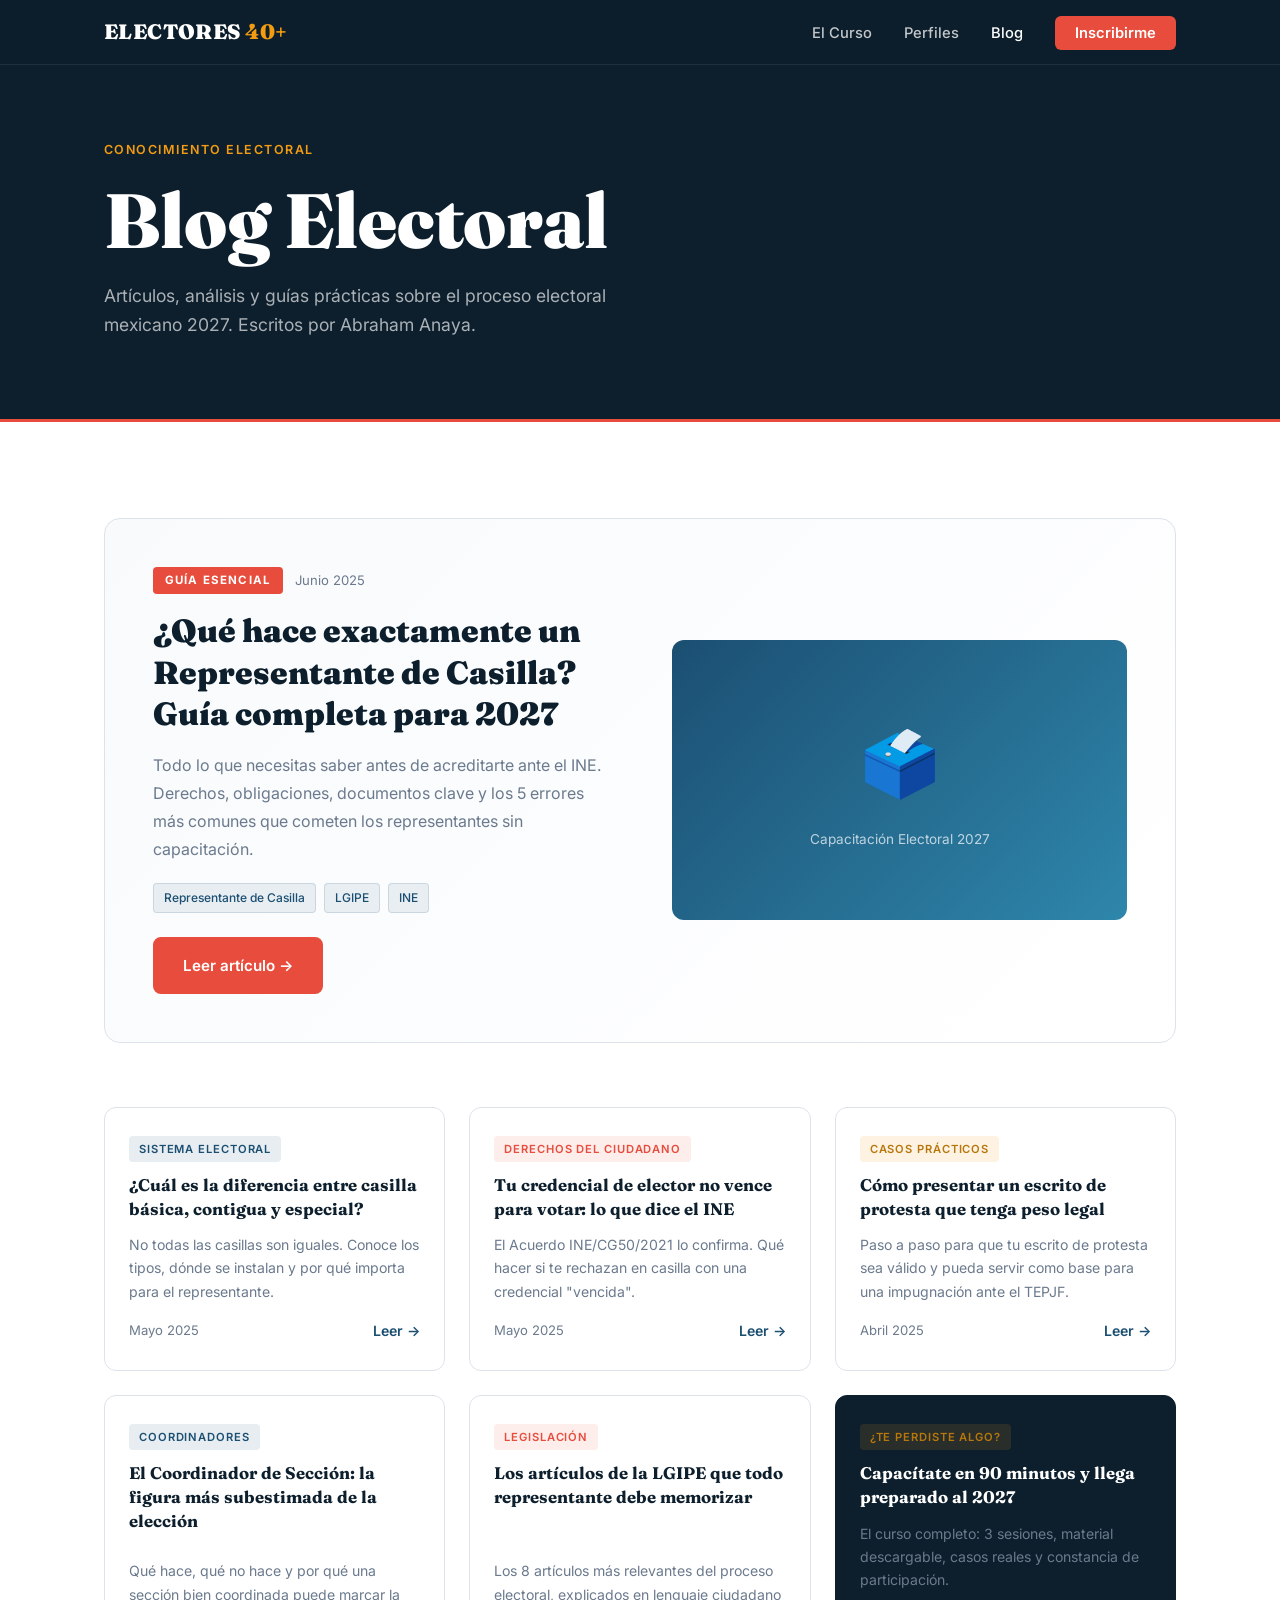
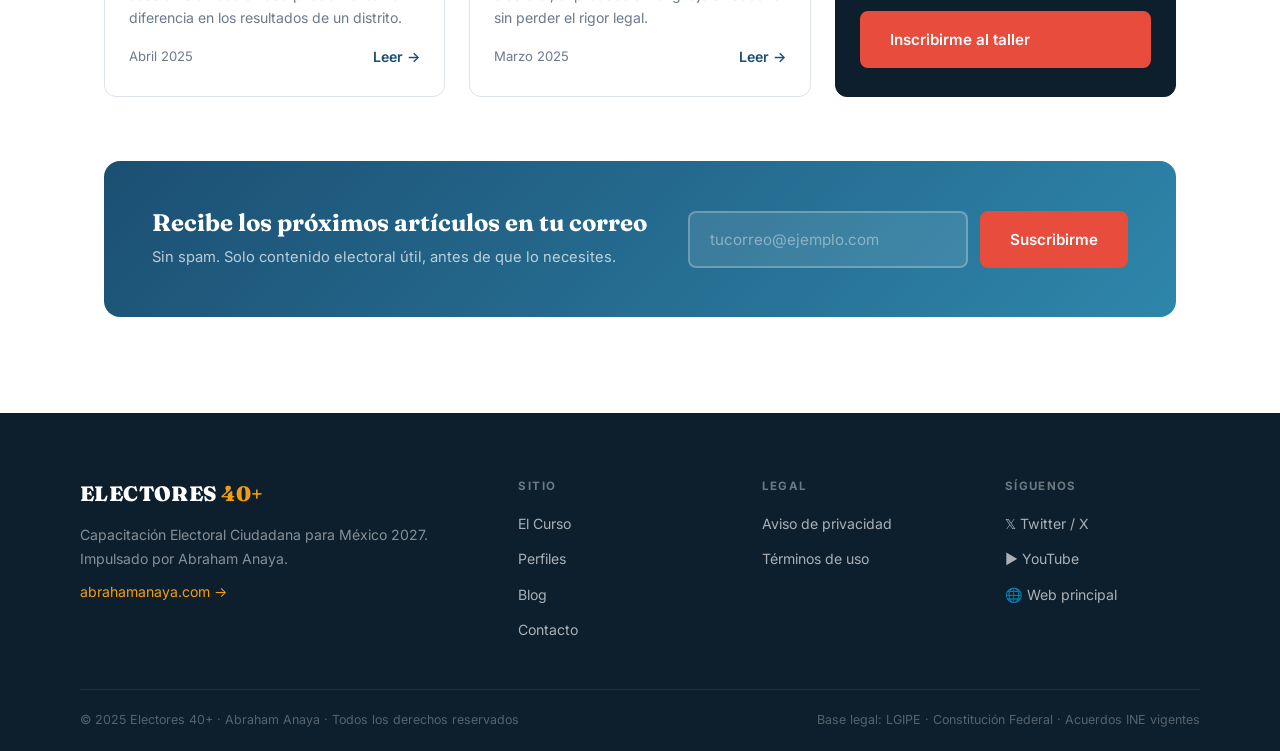
==== blog.html @ f8b51011 "Lanzamiento inicial electores.abrahamanaya.com" ====
<!DOCTYPE html>
<html lang="es">
<head>
  <meta charset="UTF-8" />
  <meta name="viewport" content="width=device-width, initial-scale=1.0" />
  <title>Blog Electoral | Electores 40+</title>
  <meta name="description" content="Artículos sobre el proceso electoral mexicano 2027, derechos del ciudadano y legislación electoral." />
  <link rel="preconnect" href="https://fonts.googleapis.com" />
  <link href="https://fonts.googleapis.com/css2?family=Fraunces:ital,wght@0,700;0,900;1,700&family=Inter:wght@400;500;600&display=swap" rel="stylesheet" />
  <link rel="stylesheet" href="css/style.css" />
  <link rel="stylesheet" href="css/blog.css" />
</head>
<body>

  <nav class="nav">
    <div class="nav-inner">
      <a href="index.html" class="nav-logo">ELECTORES <span>40+</span></a>
      <button class="nav-toggle" aria-label="Menú" onclick="toggleMenu()">☰</button>
      <ul class="nav-links" id="navLinks">
        <li><a href="index.html#curso">El Curso</a></li>
        <li><a href="index.html#perfiles">Perfiles</a></li>
        <li><a href="blog.html" class="active">Blog</a></li>
        <li><a href="index.html#contacto" class="nav-cta">Inscribirme</a></li>
      </ul>
    </div>
  </nav>

  <header class="blog-hero">
    <div class="container">
      <div class="section-label">Conocimiento electoral</div>
      <h1>Blog Electoral</h1>
      <p>Artículos, análisis y guías prácticas sobre el proceso electoral mexicano 2027. Escritos por Abraham Anaya.</p>
    </div>
  </header>

  <section class="section">
    <div class="container">

      <!-- POST DESTACADO -->
      <div class="blog-featured">
        <div class="blog-featured-content">
          <div class="post-meta">
            <span class="post-cat">Guía esencial</span>
            <span class="post-date">Junio 2025</span>
          </div>
          <h2><a href="post.html">¿Qué hace exactamente un Representante de Casilla? Guía completa para 2027</a></h2>
          <p>Todo lo que necesitas saber antes de acreditarte ante el INE. Derechos, obligaciones, documentos clave y los 5 errores más comunes que cometen los representantes sin capacitación.</p>
          <div class="post-tags">
            <span class="tag">Representante de Casilla</span>
            <span class="tag">LGIPE</span>
            <span class="tag">INE</span>
          </div>
          <a href="post.html" class="btn btn-primary">Leer artículo →</a>
        </div>
        <div class="blog-featured-img" aria-hidden="true">
          <div class="feat-img-placeholder">
            <span>🗳️</span>
            <small>Capacitación Electoral 2027</small>
          </div>
        </div>
      </div>

      <!-- GRID DE POSTS -->
      <div class="blog-grid">

        <article class="post-card">
          <div class="post-cat-pill" style="background:rgba(27,79,114,.1);color:#1B4F72">Sistema electoral</div>
          <h3><a href="post.html">¿Cuál es la diferencia entre casilla básica, contigua y especial?</a></h3>
          <p>No todas las casillas son iguales. Conoce los tipos, dónde se instalan y por qué importa para el representante.</p>
          <div class="post-footer">
            <span class="post-date">Mayo 2025</span>
            <a href="post.html" class="post-link">Leer →</a>
          </div>
        </article>

        <article class="post-card">
          <div class="post-cat-pill" style="background:rgba(231,76,60,.1);color:#E74C3C">Derechos del ciudadano</div>
          <h3><a href="post.html">Tu credencial de elector no vence para votar: lo que dice el INE</a></h3>
          <p>El Acuerdo INE/CG50/2021 lo confirma. Qué hacer si te rechazan en casilla con una credencial "vencida".</p>
          <div class="post-footer">
            <span class="post-date">Mayo 2025</span>
            <a href="post.html" class="post-link">Leer →</a>
          </div>
        </article>

        <article class="post-card">
          <div class="post-cat-pill" style="background:rgba(243,156,18,.12);color:#B7770D">Casos prácticos</div>
          <h3><a href="post.html">Cómo presentar un escrito de protesta que tenga peso legal</a></h3>
          <p>Paso a paso para que tu escrito de protesta sea válido y pueda servir como base para una impugnación ante el TEPJF.</p>
          <div class="post-footer">
            <span class="post-date">Abril 2025</span>
            <a href="post.html" class="post-link">Leer →</a>
          </div>
        </article>

        <article class="post-card">
          <div class="post-cat-pill" style="background:rgba(27,79,114,.1);color:#1B4F72">Coordinadores</div>
          <h3><a href="post.html">El Coordinador de Sección: la figura más subestimada de la elección</a></h3>
          <p>Qué hace, qué no hace y por qué una sección bien coordinada puede marcar la diferencia en los resultados de un distrito.</p>
          <div class="post-footer">
            <span class="post-date">Abril 2025</span>
            <a href="post.html" class="post-link">Leer →</a>
          </div>
        </article>

        <article class="post-card">
          <div class="post-cat-pill" style="background:rgba(231,76,60,.1);color:#E74C3C">Legislación</div>
          <h3><a href="post.html">Los artículos de la LGIPE que todo representante debe memorizar</a></h3>
          <p>Los 8 artículos más relevantes del proceso electoral, explicados en lenguaje ciudadano sin perder el rigor legal.</p>
          <div class="post-footer">
            <span class="post-date">Marzo 2025</span>
            <a href="post.html" class="post-link">Leer →</a>
          </div>
        </article>

        <article class="post-card post-card-cta">
          <div class="post-cat-pill" style="background:rgba(243,156,18,.12);color:#B7770D">¿Te perdiste algo?</div>
          <h3>Capacítate en 90 minutos y llega preparado al 2027</h3>
          <p>El curso completo: 3 sesiones, material descargable, casos reales y constancia de participación.</p>
          <a href="index.html#contacto" class="btn btn-primary" style="margin-top:8px">Inscribirme al taller</a>
        </article>

      </div>

      <!-- NEWSLETTER -->
      <div class="newsletter-box">
        <div class="newsletter-text">
          <h3>Recibe los próximos artículos en tu correo</h3>
          <p>Sin spam. Solo contenido electoral útil, antes de que lo necesites.</p>
        </div>
        <div class="newsletter-form">
          <input type="email" placeholder="tucorreo@ejemplo.com" class="email-input" />
          <a href="index.html#contacto" class="btn btn-primary">Suscribirme</a>
        </div>
      </div>

    </div>
  </section>

  <footer class="footer">
    <div class="footer-inner">
      <div class="footer-brand">
        <span class="nav-logo">ELECTORES <span>40+</span></span>
        <p>Capacitación Electoral Ciudadana para México 2027.<br/>Impulsado por Abraham Anaya.</p>
        <a href="https://www.abrahamanaya.com" target="_blank">abrahamanaya.com →</a>
      </div>
      <div class="footer-links">
        <strong>Sitio</strong>
        <a href="index.html#curso">El Curso</a>
        <a href="index.html#perfiles">Perfiles</a>
        <a href="blog.html">Blog</a>
        <a href="index.html#contacto">Contacto</a>
      </div>
      <div class="footer-links">
        <strong>Legal</strong>
        <a href="#">Aviso de privacidad</a>
        <a href="#">Términos de uso</a>
      </div>
      <div class="footer-links">
        <strong>Síguenos</strong>
        <a href="https://twitter.com" target="_blank">𝕏 Twitter / X</a>
        <a href="https://youtube.com" target="_blank">▶ YouTube</a>
        <a href="https://www.abrahamanaya.com" target="_blank">🌐 Web principal</a>
      </div>
    </div>
    <div class="footer-bottom">
      <span>© 2025 Electores 40+ · Abraham Anaya · Todos los derechos reservados</span>
      <span>Base legal: LGIPE · Constitución Federal · Acuerdos INE vigentes</span>
    </div>
  </footer>

  <script src="js/main.js"></script>
</body>
</html>
---- css/style.css ----
/* ===== RESET & BASE ===== */
*, *::before, *::after { box-sizing: border-box; margin: 0; padding: 0; }

:root {
  --brand:   #1B4F72;
  --accent:  #E74C3C;
  --gold:    #F39C12;
  --dark:    #0D1F2D;
  --text:    #2C3E50;
  --muted:   #6B7A8D;
  --light:   #F0F4F8;
  --white:   #FFFFFF;
  --border:  #DDE3EA;
  --radius:  12px;
  --shadow:  0 4px 24px rgba(13,31,45,.10);
  --shadow-lg: 0 12px 48px rgba(13,31,45,.16);
}

html { scroll-behavior: smooth; }

body {
  font-family: 'Inter', system-ui, sans-serif;
  color: var(--text);
  background: var(--white);
  line-height: 1.65;
  font-size: 16px;
}

a { color: inherit; text-decoration: none; }
img { max-width: 100%; display: block; }

/* ===== TYPOGRAPHY ===== */
h1, h2, h3 {
  font-family: 'Fraunces', Georgia, serif;
  line-height: 1.15;
  font-weight: 900;
}
h1 { font-size: clamp(2.6rem, 6vw, 4.8rem); }
h2 { font-size: clamp(2rem, 4vw, 3.2rem); }
h3 { font-size: clamp(1.2rem, 2.5vw, 1.5rem); font-weight: 700; }
h4 { font-size: 1.1rem; font-weight: 600; }

em { font-style: italic; color: var(--accent); }

/* ===== LAYOUT ===== */
.container {
  max-width: 1120px;
  margin: 0 auto;
  padding: 0 24px;
}

.section { padding: 96px 0; }
.section-dark { background: var(--dark); color: var(--white); }
.section-accent { background: var(--brand); color: var(--white); }
.section-legal { background: var(--light); }
.section-contact { background: var(--light); }

.section-label {
  font-size: .78rem;
  font-weight: 600;
  letter-spacing: .12em;
  text-transform: uppercase;
  color: var(--accent);
  margin-bottom: 16px;
}
.section-label.light { color: var(--gold); }

.section-title { margin-bottom: 40px; }
.section-title.light { color: var(--white); }

.section-intro {
  font-size: 1.15rem;
  color: var(--muted);
  max-width: 600px;
  margin-bottom: 48px;
  line-height: 1.75;
}
.section-intro.light { color: rgba(255,255,255,.75); }

/* ===== BUTTONS ===== */
.btn {
  display: inline-flex;
  align-items: center;
  gap: 8px;
  padding: 14px 28px;
  border-radius: 8px;
  font-weight: 600;
  font-size: .95rem;
  cursor: pointer;
  transition: all .2s ease;
  border: 2px solid transparent;
  font-family: 'Inter', sans-serif;
  text-decoration: none;
}
.btn-primary {
  background: var(--accent);
  color: var(--white);
  border-color: var(--accent);
}
.btn-primary:hover { background: #c0392b; border-color: #c0392b; transform: translateY(-1px); box-shadow: 0 6px 20px rgba(231,76,60,.35); }

.btn-ghost {
  background: transparent;
  color: var(--white);
  border-color: rgba(255,255,255,.35);
}
.btn-ghost:hover { border-color: var(--white); background: rgba(255,255,255,.1); }

.btn-outline-white {
  background: transparent;
  color: var(--white);
  border-color: rgba(255,255,255,.5);
}
.btn-outline-white:hover { background: rgba(255,255,255,.15); border-color: var(--white); }

.btn-white {
  background: var(--white);
  color: var(--brand);
  border-color: var(--white);
}
.btn-white:hover { background: var(--light); }

/* ===== NAV ===== */
.nav {
  position: fixed;
  top: 0; left: 0; right: 0;
  z-index: 100;
  background: rgba(13,31,45,.95);
  backdrop-filter: blur(12px);
  border-bottom: 1px solid rgba(255,255,255,.08);
}
.nav-inner {
  max-width: 1120px;
  margin: 0 auto;
  padding: 0 24px;
  height: 64px;
  display: flex;
  align-items: center;
  justify-content: space-between;
}
.nav-logo {
  font-family: 'Fraunces', serif;
  font-weight: 900;
  font-size: 1.3rem;
  color: var(--white);
  letter-spacing: .02em;
}
.nav-logo span { color: var(--gold); }

.nav-links {
  display: flex;
  align-items: center;
  gap: 32px;
  list-style: none;
}
.nav-links a {
  color: rgba(255,255,255,.75);
  font-size: .92rem;
  font-weight: 500;
  transition: color .2s;
}
.nav-links a:hover { color: var(--white); }
.nav-cta {
  background: var(--accent);
  color: var(--white) !important;
  padding: 8px 20px;
  border-radius: 6px;
  font-weight: 600 !important;
}
.nav-cta:hover { background: #c0392b; }

.nav-toggle {
  display: none;
  background: none;
  border: none;
  color: var(--white);
  font-size: 1.5rem;
  cursor: pointer;
}

/* ===== HERO ===== */
.hero {
  background: var(--dark);
  color: var(--white);
  min-height: 100vh;
  display: flex;
  flex-direction: column;
  align-items: center;
  justify-content: center;
  position: relative;
  overflow: hidden;
  padding: 120px 24px 80px;
}

.hero-bg-text {
  position: absolute;
  font-family: 'Fraunces', serif;
  font-weight: 900;
  font-size: clamp(180px, 30vw, 380px);
  color: rgba(255,255,255,.03);
  user-select: none;
  right: -40px;
  bottom: -40px;
  line-height: 1;
  letter-spacing: -.05em;
}

.hero-inner {
  max-width: 820px;
  text-align: center;
  position: relative;
  z-index: 1;
}

.hero-eyebrow {
  display: inline-block;
  font-size: .78rem;
  font-weight: 600;
  letter-spacing: .15em;
  text-transform: uppercase;
  color: var(--gold);
  background: rgba(243,156,18,.12);
  border: 1px solid rgba(243,156,18,.3);
  border-radius: 999px;
  padding: 6px 18px;
  margin-bottom: 32px;
}

.hero-title {
  margin-bottom: 28px;
  color: var(--white);
}

.hero-sub {
  font-size: clamp(1rem, 2vw, 1.2rem);
  color: rgba(255,255,255,.65);
  max-width: 560px;
  margin: 0 auto 40px;
  line-height: 1.75;
}

.hero-actions {
  display: flex;
  gap: 16px;
  justify-content: center;
  flex-wrap: wrap;
  margin-bottom: 64px;
}

.hero-stats {
  display: flex;
  align-items: center;
  justify-content: center;
  gap: 32px;
  flex-wrap: wrap;
  border-top: 1px solid rgba(255,255,255,.1);
  padding-top: 40px;
}
.stat { text-align: center; }
.stat-n {
  display: block;
  font-family: 'Fraunces', serif;
  font-size: 2rem;
  font-weight: 900;
  color: var(--gold);
}
.stat-l { font-size: .8rem; color: rgba(255,255,255,.5); }
.stat-div { width: 1px; height: 48px; background: rgba(255,255,255,.15); }

.hero-scroll {
  position: absolute;
  bottom: 32px;
  left: 50%;
  transform: translateX(-50%);
  color: rgba(255,255,255,.3);
  font-size: 1.4rem;
  animation: bounce 2s infinite;
}
@keyframes bounce { 0%,100% { transform: translateX(-50%) translateY(0); } 50% { transform: translateX(-50%) translateY(8px); } }

/* ===== FACILITADOR BAND ===== */
.facilitador-band {
  background: var(--brand);
  padding: 20px 24px;
}
.band-inner {
  max-width: 1120px;
  margin: 0 auto;
  display: flex;
  align-items: center;
  gap: 20px;
  flex-wrap: wrap;
}
.band-avatar {
  width: 48px; height: 48px;
  border-radius: 50%;
  background: var(--gold);
  color: var(--dark);
  display: flex; align-items: center; justify-content: center;
  font-weight: 700; font-size: .9rem;
  flex-shrink: 0;
}
.band-text {
  display: flex; flex-direction: column;
  flex: 1;
}
.band-text strong { color: var(--white); font-size: .95rem; }
.band-text span { color: rgba(255,255,255,.65); font-size: .82rem; }
.band-text a { color: var(--gold); }
.band-social { display: flex; gap: 10px; flex-wrap: wrap; }
.social-pill {
  font-size: .78rem;
  font-weight: 600;
  padding: 5px 14px;
  border-radius: 999px;
  background: rgba(255,255,255,.12);
  color: var(--white);
  border: 1px solid rgba(255,255,255,.2);
  transition: background .2s;
}
.social-pill:hover { background: rgba(255,255,255,.2); }
.social-pill.yt { background: rgba(231,76,60,.25); border-color: rgba(231,76,60,.4); }

/* ===== PERFILES ===== */
.perfiles-grid {
  display: grid;
  grid-template-columns: repeat(3, 1fr);
  gap: 24px;
  margin-bottom: 32px;
}
.perfil-card {
  border: 1.5px solid var(--border);
  border-radius: var(--radius);
  padding: 36px 28px;
  position: relative;
  transition: box-shadow .25s, transform .25s;
  background: var(--white);
}
.perfil-card:hover { box-shadow: var(--shadow-lg); transform: translateY(-4px); }
.perfil-featured {
  border-color: var(--accent);
  box-shadow: 0 0 0 3px rgba(231,76,60,.12);
}
.perfil-badge {
  position: absolute;
  top: -13px; left: 50%;
  transform: translateX(-50%);
  background: var(--accent);
  color: var(--white);
  font-size: .72rem;
  font-weight: 700;
  letter-spacing: .08em;
  text-transform: uppercase;
  padding: 4px 14px;
  border-radius: 999px;
}
.perfil-icon {
  width: 52px; height: 52px;
  border-radius: 12px;
  display: flex; align-items: center; justify-content: center;
  font-size: 1.5rem;
  margin-bottom: 20px;
}
.perfil-card h3 { margin-bottom: 14px; color: var(--dark); }
.perfil-card p { color: var(--muted); font-size: .92rem; margin-bottom: 20px; }
.perfil-base {
  font-size: .74rem;
  color: var(--brand);
  font-weight: 600;
  letter-spacing: .05em;
  background: rgba(27,79,114,.08);
  padding: 4px 10px;
  border-radius: 4px;
  display: inline-block;
}
.perfiles-note {
  text-align: center;
  color: var(--muted);
  font-size: .88rem;
  border-top: 1px solid var(--border);
  padding-top: 24px;
}

/* ===== SESIONES ===== */
.sesiones-list { display: flex; flex-direction: column; gap: 2px; margin-top: 8px; }
.sesion-item {
  display: grid;
  grid-template-columns: 80px 1fr 100px;
  gap: 32px;
  align-items: start;
  background: rgba(255,255,255,.04);
  border: 1px solid rgba(255,255,255,.08);
  border-radius: var(--radius);
  padding: 36px 40px;
  transition: background .2s;
}
.sesion-item:hover { background: rgba(255,255,255,.07); }
.sesion-num {
  font-family: 'Fraunces', serif;
  font-size: 3rem;
  font-weight: 900;
  color: var(--gold);
  line-height: 1;
  opacity: .7;
}
.sesion-tag {
  font-size: .72rem;
  font-weight: 600;
  letter-spacing: .1em;
  text-transform: uppercase;
  color: var(--gold);
  margin-bottom: 12px;
}
.sesion-body h3 { color: var(--white); margin-bottom: 12px; }
.sesion-body p { color: rgba(255,255,255,.6); font-size: .92rem; margin-bottom: 20px; }
.sesion-items {
  display: flex;
  flex-wrap: wrap;
  gap: 8px;
}
.sesion-items span {
  font-size: .78rem;
  color: rgba(255,255,255,.55);
  background: rgba(255,255,255,.06);
  border: 1px solid rgba(255,255,255,.1);
  padding: 4px 10px;
  border-radius: 4px;
}
.sesion-dur {
  font-family: 'Fraunces', serif;
  font-size: 1.4rem;
  font-weight: 700;
  color: rgba(255,255,255,.3);
  text-align: right;
  padding-top: 4px;
  white-space: nowrap;
}

/* ===== MATERIAL ===== */
.material-grid {
  display: grid;
  grid-template-columns: repeat(3, 1fr);
  gap: 20px;
}
.material-item {
  border: 1.5px solid var(--border);
  border-radius: var(--radius);
  padding: 28px 24px;
  background: var(--white);
  transition: box-shadow .2s;
}
.material-item:hover { box-shadow: var(--shadow); }
.material-icon { font-size: 2rem; margin-bottom: 14px; }
.material-item h4 { margin-bottom: 10px; color: var(--dark); }
.material-item p { color: var(--muted); font-size: .88rem; line-height: 1.6; margin-bottom: 16px; }
.material-tag {
  font-size: .7rem;
  font-weight: 700;
  letter-spacing: .08em;
  text-transform: uppercase;
  padding: 4px 10px;
  border-radius: 4px;
  display: inline-block;
}
.material-tag.free { background: rgba(39,174,96,.1); color: #27AE60; }
.material-tag.premium { background: rgba(27,79,114,.1); color: var(--brand); }
.material-tag.special { background: rgba(243,156,18,.12); color: #B7770D; }

/* ===== ORGANIZACIONES ===== */
.org-grid {
  display: grid;
  grid-template-columns: repeat(3, 1fr);
  gap: 20px;
  margin-top: 16px;
}
.org-card {
  border: 1.5px solid rgba(255,255,255,.18);
  border-radius: var(--radius);
  padding: 32px 28px;
  display: flex;
  flex-direction: column;
  gap: 16px;
  position: relative;
}
.org-card-featured {
  border-color: var(--gold);
  background: rgba(255,255,255,.06);
}
.org-badge {
  position: absolute;
  top: -13px; left: 50%;
  transform: translateX(-50%);
  background: var(--gold);
  color: var(--dark);
  font-size: .7rem;
  font-weight: 700;
  letter-spacing: .08em;
  text-transform: uppercase;
  padding: 4px 14px;
  border-radius: 999px;
}
.org-card h4 { color: var(--white); font-size: 1.15rem; }
.org-card p { color: rgba(255,255,255,.65); font-size: .88rem; flex: 1; }

/* ===== LEGAL ===== */
.legal-inner {
  display: grid;
  grid-template-columns: 1fr 1fr;
  gap: 80px;
  align-items: start;
}
.legal-text h2 { margin-bottom: 20px; }
.legal-text p { color: var(--muted); line-height: 1.75; }
.legal-refs { display: flex; flex-direction: column; gap: 24px; }
.legal-ref {
  display: flex;
  gap: 20px;
  align-items: start;
  padding-bottom: 24px;
  border-bottom: 1px solid var(--border);
}
.legal-ref:last-child { border-bottom: none; }
.ref-num {
  font-family: 'Fraunces', serif;
  font-size: 1.4rem;
  font-weight: 900;
  color: var(--accent);
  opacity: .4;
  min-width: 36px;
  line-height: 1;
  margin-top: 2px;
}
.legal-ref strong { display: block; color: var(--dark); margin-bottom: 4px; }
.legal-ref span { font-size: .88rem; color: var(--muted); }

/* ===== CONTACTO ===== */
.contact-options {
  display: grid;
  grid-template-columns: 1fr 1fr;
  gap: 24px;
  max-width: 720px;
  margin: 0 auto 32px;
}
.contact-card {
  border: 1.5px solid var(--border);
  border-radius: var(--radius);
  padding: 36px 32px;
  display: flex;
  flex-direction: column;
  gap: 14px;
  background: var(--white);
  transition: box-shadow .2s, transform .2s;
  text-align: center;
}
.contact-card:hover { box-shadow: var(--shadow-lg); transform: translateY(-3px); }
.contact-icon { font-size: 2.4rem; }
.contact-card h4 { color: var(--dark); }
.contact-card p { color: var(--muted); font-size: .9rem; }
.contact-note {
  text-align: center;
  color: var(--muted);
  font-size: .85rem;
  padding: 16px;
  background: rgba(27,79,114,.06);
  border-radius: 8px;
  max-width: 520px;
  margin: 0 auto;
  border: 1px solid rgba(27,79,114,.12);
}

/* ===== FOOTER ===== */
.footer {
  background: var(--dark);
  color: var(--white);
  padding: 64px 24px 0;
}
.footer-inner {
  max-width: 1120px;
  margin: 0 auto;
  display: grid;
  grid-template-columns: 2fr 1fr 1fr 1fr;
  gap: 48px;
  padding-bottom: 48px;
  border-bottom: 1px solid rgba(255,255,255,.08);
}
.footer-brand p { color: rgba(255,255,255,.5); font-size: .88rem; margin: 12px 0 8px; line-height: 1.65; }
.footer-brand a { color: var(--gold); font-size: .88rem; }
.footer-links {
  display: flex;
  flex-direction: column;
  gap: 12px;
}
.footer-links strong { color: rgba(255,255,255,.4); font-size: .72rem; letter-spacing: .12em; text-transform: uppercase; margin-bottom: 4px; }
.footer-links a { color: rgba(255,255,255,.65); font-size: .88rem; transition: color .2s; }
.footer-links a:hover { color: var(--white); }
.footer-bottom {
  max-width: 1120px;
  margin: 0 auto;
  padding: 20px 0;
  display: flex;
  justify-content: space-between;
  flex-wrap: wrap;
  gap: 8px;
}
.footer-bottom span { font-size: .78rem; color: rgba(255,255,255,.3); }

/* ===== RESPONSIVE ===== */
@media (max-width: 900px) {
  .perfiles-grid { grid-template-columns: 1fr; max-width: 480px; margin-left: auto; margin-right: auto; }
  .material-grid { grid-template-columns: 1fr 1fr; }
  .org-grid { grid-template-columns: 1fr; max-width: 400px; margin-left: auto; margin-right: auto; }
  .legal-inner { grid-template-columns: 1fr; gap: 48px; }
  .contact-options { grid-template-columns: 1fr; max-width: 400px; }
  .footer-inner { grid-template-columns: 1fr 1fr; }
  .sesion-item { grid-template-columns: 60px 1fr; }
  .sesion-dur { display: none; }
}

@media (max-width: 640px) {
  .section { padding: 64px 0; }
  .nav-links { display: none; flex-direction: column; position: absolute; top: 64px; left: 0; right: 0; background: var(--dark); padding: 24px; gap: 20px; border-bottom: 1px solid rgba(255,255,255,.1); }
  .nav-links.open { display: flex; }
  .nav-toggle { display: block; }
  .hero-stats { gap: 20px; }
  .stat-div { display: none; }
  .material-grid { grid-template-columns: 1fr; }
  .sesion-item { grid-template-columns: 1fr; padding: 24px; }
  .sesion-num { font-size: 2rem; }
  .footer-inner { grid-template-columns: 1fr; gap: 32px; }
  .band-inner { flex-direction: column; align-items: flex-start; }
}
---- css/blog.css ----
/* ===== BLOG STYLES ===== */

.blog-hero {
  background: var(--dark);
  color: var(--white);
  padding: 140px 24px 80px;
  border-bottom: 3px solid var(--accent);
}
.blog-hero h1 { color: var(--white); margin: 12px 0 16px; }
.blog-hero p { color: rgba(255,255,255,.65); font-size: 1.1rem; max-width: 560px; }
.blog-hero .section-label { color: var(--gold); }

/* FEATURED POST */
.blog-featured {
  display: grid;
  grid-template-columns: 1fr 1fr;
  gap: 64px;
  align-items: center;
  border: 1.5px solid var(--border);
  border-radius: 16px;
  padding: 48px;
  margin-bottom: 64px;
  background: linear-gradient(135deg, #F8FAFC 0%, var(--white) 100%);
}
.post-meta {
  display: flex;
  align-items: center;
  gap: 12px;
  margin-bottom: 16px;
}
.post-cat {
  font-size: .72rem;
  font-weight: 700;
  letter-spacing: .1em;
  text-transform: uppercase;
  background: var(--accent);
  color: var(--white);
  padding: 4px 12px;
  border-radius: 4px;
}
.post-date { font-size: .82rem; color: var(--muted); }

.blog-featured h2 {
  font-size: clamp(1.4rem, 3vw, 2rem);
  margin-bottom: 16px;
  line-height: 1.3;
}
.blog-featured h2 a { color: var(--dark); }
.blog-featured h2 a:hover { color: var(--brand); }
.blog-featured p { color: var(--muted); line-height: 1.75; margin-bottom: 20px; }
.post-tags { display: flex; gap: 8px; flex-wrap: wrap; margin-bottom: 24px; }
.tag {
  font-size: .75rem;
  font-weight: 500;
  background: rgba(27,79,114,.08);
  color: var(--brand);
  padding: 4px 10px;
  border-radius: 4px;
  border: 1px solid rgba(27,79,114,.15);
}

.blog-featured-img { }
.feat-img-placeholder {
  background: linear-gradient(135deg, var(--brand) 0%, #2E86AB 100%);
  border-radius: 12px;
  height: 280px;
  display: flex;
  flex-direction: column;
  align-items: center;
  justify-content: center;
  gap: 12px;
}
.feat-img-placeholder span { font-size: 4rem; }
.feat-img-placeholder small { color: rgba(255,255,255,.7); font-size: .85rem; }

/* BLOG GRID */
.blog-grid {
  display: grid;
  grid-template-columns: repeat(3, 1fr);
  gap: 24px;
  margin-bottom: 64px;
}
.post-card {
  border: 1.5px solid var(--border);
  border-radius: var(--radius);
  padding: 28px 24px;
  background: var(--white);
  display: flex;
  flex-direction: column;
  gap: 12px;
  transition: box-shadow .2s, transform .2s;
}
.post-card:hover { box-shadow: var(--shadow); transform: translateY(-2px); }
.post-card-cta {
  background: var(--dark);
  border-color: var(--dark);
}
.post-card-cta h3 { color: var(--white); }
.post-card-cta p { color: rgba(255,255,255,.6); }

.post-cat-pill {
  display: inline-block;
  font-size: .7rem;
  font-weight: 600;
  letter-spacing: .08em;
  text-transform: uppercase;
  padding: 4px 10px;
  border-radius: 4px;
  width: fit-content;
}
.post-card h3 { font-size: 1.05rem; line-height: 1.4; flex: 1; }
.post-card h3 a { color: var(--dark); }
.post-card h3 a:hover { color: var(--brand); }
.post-card p { color: var(--muted); font-size: .88rem; line-height: 1.65; }
.post-footer {
  display: flex;
  align-items: center;
  justify-content: space-between;
  margin-top: 4px;
}
.post-link { color: var(--brand); font-weight: 600; font-size: .88rem; }
.post-link:hover { color: var(--accent); }

/* NEWSLETTER */
.newsletter-box {
  background: linear-gradient(135deg, var(--brand) 0%, #2E86AB 100%);
  border-radius: 16px;
  padding: 48px;
  display: flex;
  align-items: center;
  justify-content: space-between;
  gap: 40px;
  flex-wrap: wrap;
}
.newsletter-text h3 { color: var(--white); margin-bottom: 8px; }
.newsletter-text p { color: rgba(255,255,255,.7); font-size: .92rem; }
.newsletter-form { display: flex; gap: 12px; flex-wrap: wrap; }
.email-input {
  padding: 13px 20px;
  border-radius: 8px;
  border: 2px solid rgba(255,255,255,.25);
  background: rgba(255,255,255,.1);
  color: var(--white);
  font-size: .95rem;
  width: 280px;
  outline: none;
  font-family: 'Inter', sans-serif;
}
.email-input::placeholder { color: rgba(255,255,255,.4); }
.email-input:focus { border-color: var(--white); }

nav .active { color: var(--white) !important; }

/* Responsive */
@media (max-width: 900px) {
  .blog-featured { grid-template-columns: 1fr; }
  .blog-featured-img { order: -1; }
  .feat-img-placeholder { height: 200px; }
  .blog-grid { grid-template-columns: 1fr 1fr; }
}
@media (max-width: 640px) {
  .blog-grid { grid-template-columns: 1fr; }
  .newsletter-box { flex-direction: column; padding: 32px 24px; }
  .email-input { width: 100%; }
  .newsletter-form { width: 100%; }
  .blog-featured { padding: 28px 20px; }
}
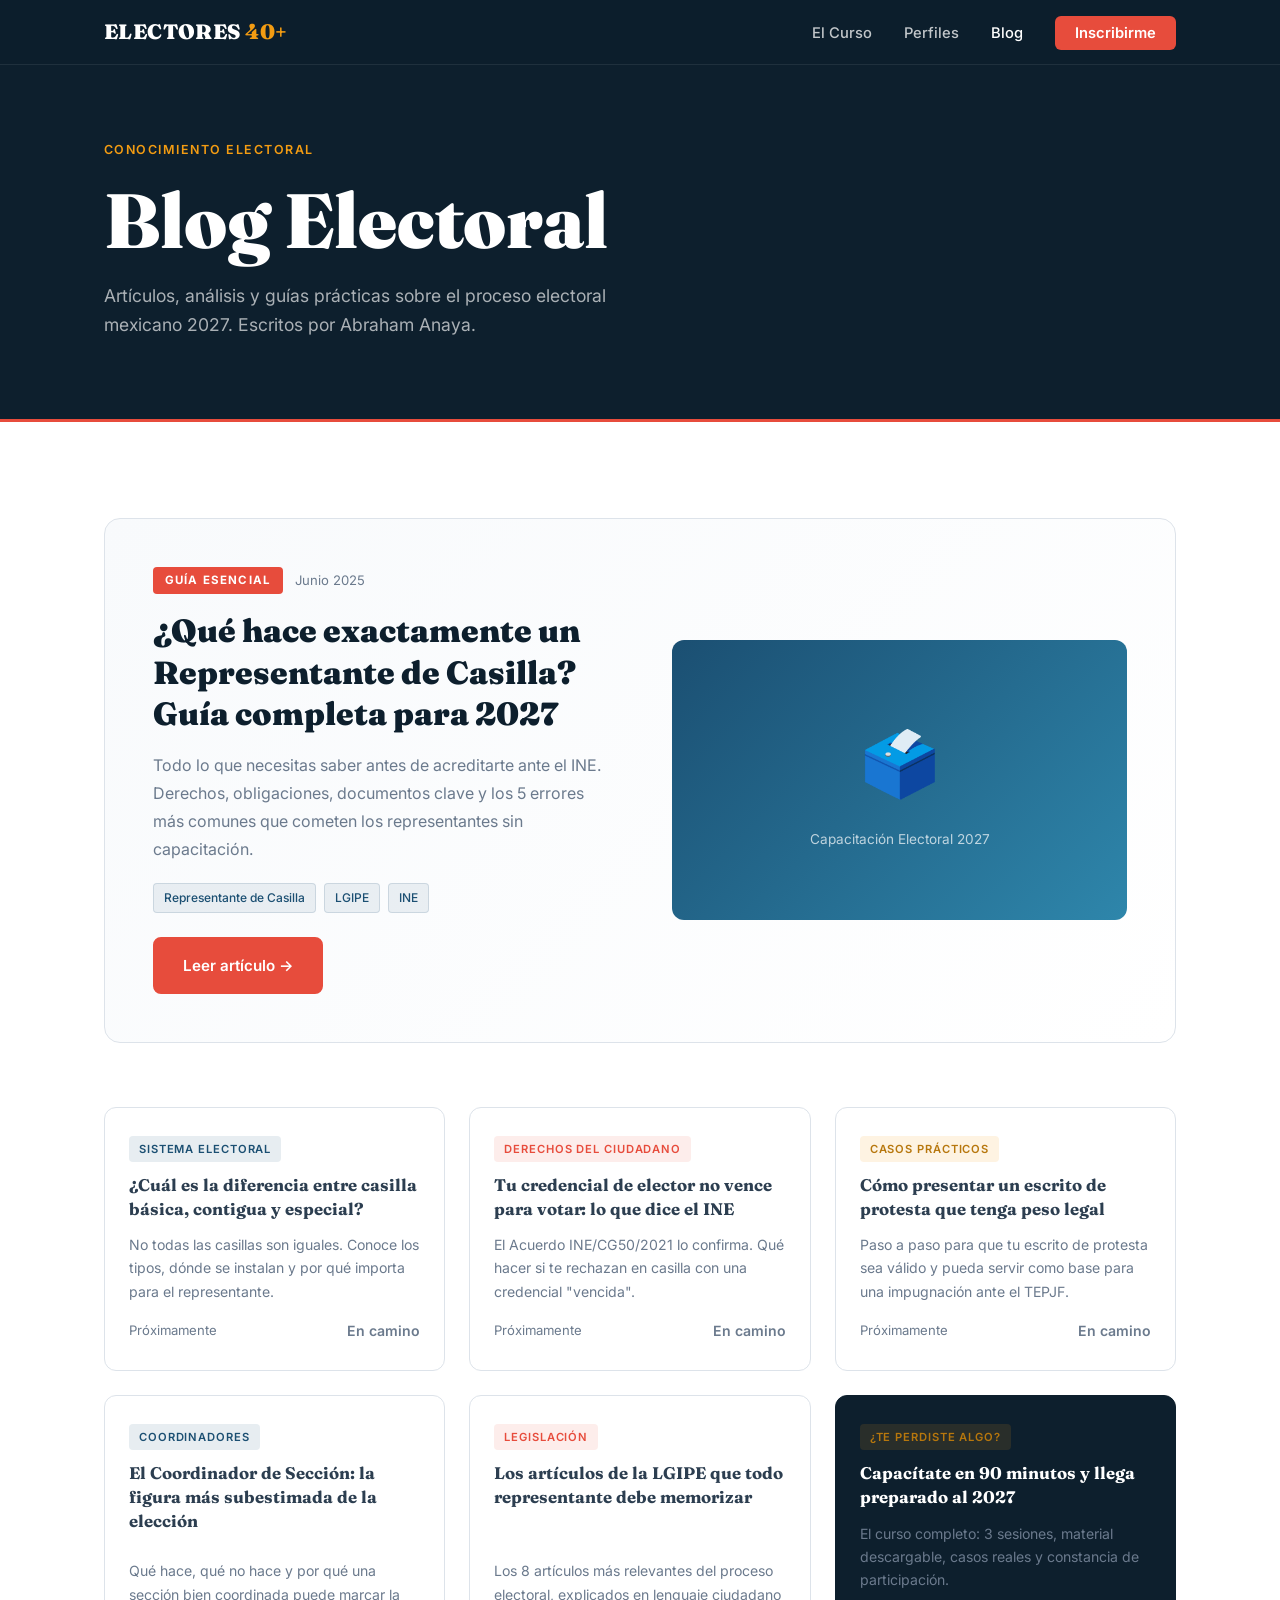
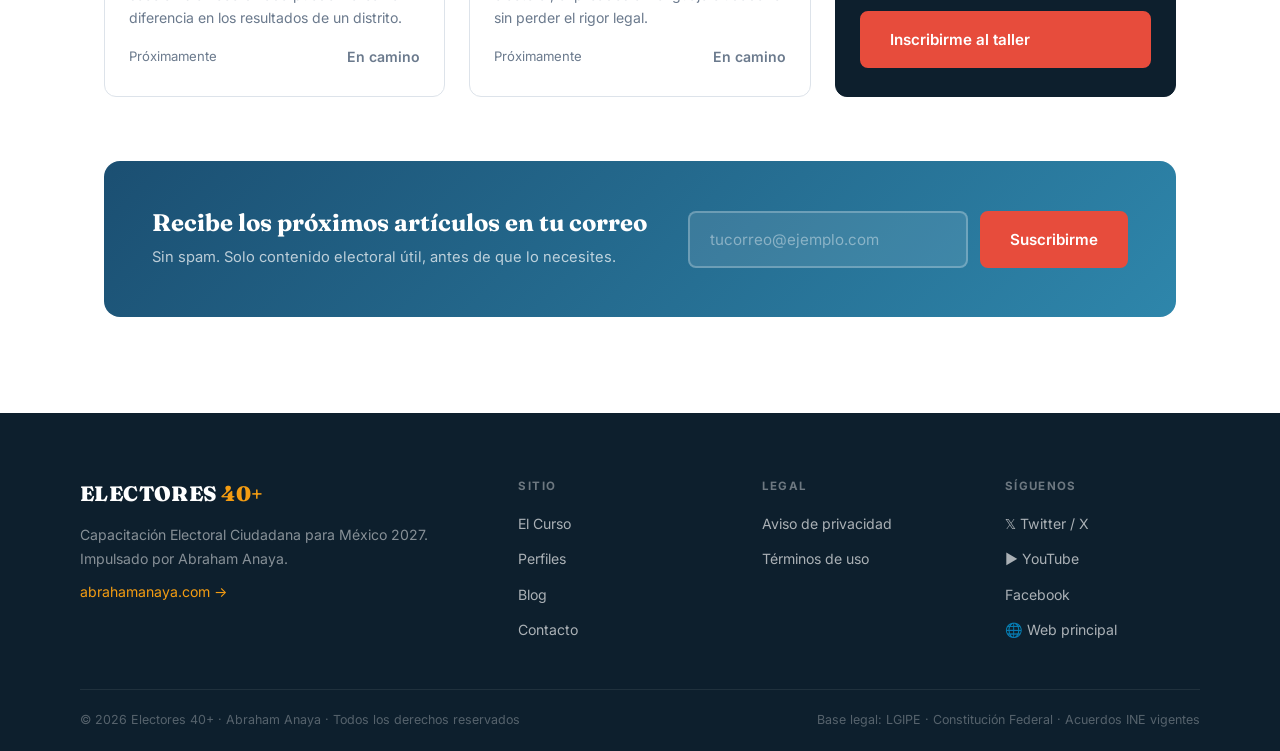
==== commit 485fa274: "fix: corrige errores detectados en revisión del sitio - Elimina dependencia inexistente a localhost:" ====
--- a/blog.html
+++ b/blog.html
@@ -9,6 +9,14 @@
   <link href="https://fonts.googleapis.com/css2?family=Fraunces:ital,wght@0,700;0,900;1,700&family=Inter:wght@400;500;600&display=swap" rel="stylesheet" />
   <link rel="stylesheet" href="css/style.css" />
   <link rel="stylesheet" href="css/blog.css" />
+<!-- Google Analytics 4 — Electores 40+ -->
+<script async src="https://www.googletagmanager.com/gtag/js?id=G-927KRC418S"></script>
+<script>
+  window.dataLayer = window.dataLayer || [];
+  function gtag(){dataLayer.push(arguments);}
+  gtag('js', new Date());
+  gtag('config', 'G-927KRC418S');
+</script>
 </head>
 <body>
 
@@ -65,51 +73,51 @@
 
         <article class="post-card">
           <div class="post-cat-pill" style="background:rgba(27,79,114,.1);color:#1B4F72">Sistema electoral</div>
-          <h3><a href="post.html">¿Cuál es la diferencia entre casilla básica, contigua y especial?</a></h3>
+          <h3>¿Cuál es la diferencia entre casilla básica, contigua y especial?</h3>
           <p>No todas las casillas son iguales. Conoce los tipos, dónde se instalan y por qué importa para el representante.</p>
           <div class="post-footer">
-            <span class="post-date">Mayo 2025</span>
-            <a href="post.html" class="post-link">Leer →</a>
+            <span class="post-date">Próximamente</span>
+            <span class="post-soon">En camino</span>
           </div>
         </article>
 
         <article class="post-card">
           <div class="post-cat-pill" style="background:rgba(231,76,60,.1);color:#E74C3C">Derechos del ciudadano</div>
-          <h3><a href="post.html">Tu credencial de elector no vence para votar: lo que dice el INE</a></h3>
+          <h3>Tu credencial de elector no vence para votar: lo que dice el INE</h3>
           <p>El Acuerdo INE/CG50/2021 lo confirma. Qué hacer si te rechazan en casilla con una credencial "vencida".</p>
           <div class="post-footer">
-            <span class="post-date">Mayo 2025</span>
-            <a href="post.html" class="post-link">Leer →</a>
+            <span class="post-date">Próximamente</span>
+            <span class="post-soon">En camino</span>
           </div>
         </article>
 
         <article class="post-card">
           <div class="post-cat-pill" style="background:rgba(243,156,18,.12);color:#B7770D">Casos prácticos</div>
-          <h3><a href="post.html">Cómo presentar un escrito de protesta que tenga peso legal</a></h3>
+          <h3>Cómo presentar un escrito de protesta que tenga peso legal</h3>
           <p>Paso a paso para que tu escrito de protesta sea válido y pueda servir como base para una impugnación ante el TEPJF.</p>
           <div class="post-footer">
-            <span class="post-date">Abril 2025</span>
-            <a href="post.html" class="post-link">Leer →</a>
+            <span class="post-date">Próximamente</span>
+            <span class="post-soon">En camino</span>
           </div>
         </article>
 
         <article class="post-card">
           <div class="post-cat-pill" style="background:rgba(27,79,114,.1);color:#1B4F72">Coordinadores</div>
-          <h3><a href="post.html">El Coordinador de Sección: la figura más subestimada de la elección</a></h3>
+          <h3>El Coordinador de Sección: la figura más subestimada de la elección</h3>
           <p>Qué hace, qué no hace y por qué una sección bien coordinada puede marcar la diferencia en los resultados de un distrito.</p>
           <div class="post-footer">
-            <span class="post-date">Abril 2025</span>
-            <a href="post.html" class="post-link">Leer →</a>
+            <span class="post-date">Próximamente</span>
+            <span class="post-soon">En camino</span>
           </div>
         </article>
 
         <article class="post-card">
           <div class="post-cat-pill" style="background:rgba(231,76,60,.1);color:#E74C3C">Legislación</div>
-          <h3><a href="post.html">Los artículos de la LGIPE que todo representante debe memorizar</a></h3>
+          <h3>Los artículos de la LGIPE que todo representante debe memorizar</h3>
           <p>Los 8 artículos más relevantes del proceso electoral, explicados en lenguaje ciudadano sin perder el rigor legal.</p>
           <div class="post-footer">
-            <span class="post-date">Marzo 2025</span>
-            <a href="post.html" class="post-link">Leer →</a>
+            <span class="post-date">Próximamente</span>
+            <span class="post-soon">En camino</span>
           </div>
         </article>
 
@@ -153,18 +161,19 @@
       </div>
       <div class="footer-links">
         <strong>Legal</strong>
-        <a href="#">Aviso de privacidad</a>
-        <a href="#">Términos de uso</a>
+        <a href="privacidad.html">Aviso de privacidad</a>
+        <a href="terminos.html">Términos de uso</a>
       </div>
       <div class="footer-links">
         <strong>Síguenos</strong>
-        <a href="https://twitter.com" target="_blank">𝕏 Twitter / X</a>
-        <a href="https://youtube.com" target="_blank">▶ YouTube</a>
+        <a href="https://x.com/abrahamvanaya" target="_blank">𝕏 Twitter / X</a>
+        <a href="https://www.youtube.com/@abrahamvanaya" target="_blank">▶ YouTube</a>
+        <a href="https://www.facebook.com/profile.php?id=61590802151395" target="_blank">Facebook</a>
         <a href="https://www.abrahamanaya.com" target="_blank">🌐 Web principal</a>
       </div>
     </div>
     <div class="footer-bottom">
-      <span>© 2025 Electores 40+ · Abraham Anaya · Todos los derechos reservados</span>
+      <span>© <span id="footer-year">2026</span> Electores 40+ · Abraham Anaya · Todos los derechos reservados</span>
       <span>Base legal: LGIPE · Constitución Federal · Acuerdos INE vigentes</span>
     </div>
   </footer>
--- a/css/style.css
+++ b/css/style.css
@@ -120,6 +120,9 @@
 }
 .btn-white:hover { background: var(--light); }
 
+.btn-lg { padding: 17px 34px; font-size: 1.05rem; }
+.btn-sm { padding: 10px 20px; font-size: .85rem; }
+
 /* ===== NAV ===== */
 .nav {
   position: fixed;
@@ -629,3 +632,128 @@
   .footer-inner { grid-template-columns: 1fr; gap: 32px; }
   .band-inner { flex-direction: column; align-items: flex-start; }
 }
+
+/* ===== COTIZACIÓN ===== */
+.cotizacion-layout {
+  display: grid;
+  grid-template-columns: 1fr 340px;
+  gap: 32px;
+  align-items: start;
+  margin-top: 40px;
+}
+.cotizacion-form-card {
+  background: var(--white);
+  border: 1.5px solid var(--border);
+  border-radius: 16px;
+  padding: 36px;
+}
+.form-row-2 { display: grid; grid-template-columns: 1fr 1fr; gap: 16px; margin-bottom: 16px; }
+.form-group-web { display: flex; flex-direction: column; gap: 6px; margin-bottom: 16px; }
+.form-group-web label { font-size: .82rem; font-weight: 600; color: var(--dark); }
+.form-group-web input,
+.form-group-web select,
+.form-group-web textarea {
+  padding: 10px 14px;
+  border: 1.5px solid var(--border);
+  border-radius: 8px;
+  font-size: .92rem;
+  font-family: inherit;
+  color: var(--dark);
+  background: var(--white);
+  transition: border-color .2s;
+  outline: none;
+}
+.form-group-web input:focus,
+.form-group-web select:focus,
+.form-group-web textarea:focus { border-color: var(--brand); }
+.form-group-web textarea { resize: vertical; min-height: 80px; }
+
+/* Sidebar precios */
+.cotizacion-sidebar { display: flex; flex-direction: column; gap: 16px; }
+.precio-card { background: var(--white); border: 1.5px solid var(--border); border-radius: 12px; overflow: hidden; }
+.precio-header { background: var(--brand); color: var(--white); padding: 12px 18px; font-weight: 700; font-size: .9rem; }
+.precio-body { padding: 16px 18px; }
+.precio-item { display: flex; justify-content: space-between; align-items: center; padding: 8px 0; border-bottom: 1px solid var(--border); gap: 8px; }
+.precio-item:last-child { border-bottom: none; }
+.precio-label { font-size: .82rem; color: var(--muted); }
+.precio-valor { font-size: .82rem; font-weight: 700; color: var(--brand); text-align: right; }
+.btn-success { background: #25D366; color: white; border: none; }
+.btn-success:hover { background: #1da851; }
+
+@media (max-width: 860px) {
+  .cotizacion-layout { grid-template-columns: 1fr; }
+  .form-row-2 { grid-template-columns: 1fr; }
+}
+
+/* ===== EBOOKS ===== */
+.section-ebooks { background: var(--light); }
+.ebooks-grid {
+  display: grid;
+  grid-template-columns: repeat(auto-fit, minmax(260px, 1fr));
+  gap: 20px;
+  margin: 40px 0;
+}
+.ebook-card {
+  background: var(--white);
+  border: 1.5px solid var(--border);
+  border-radius: 14px;
+  overflow: hidden;
+  transition: transform .2s, box-shadow .2s;
+  display: flex;
+  flex-direction: column;
+}
+.ebook-card:hover { transform: translateY(-4px); box-shadow: 0 12px 28px rgba(0,0,0,.1); }
+.ebook-cover {
+  height: 160px;
+  display: flex;
+  flex-direction: column;
+  justify-content: center;
+  align-items: center;
+  color: white;
+  padding: 20px;
+  text-align: center;
+  position: relative;
+}
+.ebook-cover-badge {
+  position: absolute; top: 10px; left: 10px;
+  background: rgba(0,0,0,.3); color: white;
+  font-size: .68rem; font-weight: 700;
+  padding: 3px 10px; border-radius: 12px;
+  text-transform: uppercase; letter-spacing: .5px;
+}
+.ebook-cover-icon { font-size: 2.2rem; margin-bottom: 8px; }
+.ebook-cover-titulo { font-weight: 800; font-size: 1.05rem; line-height: 1.3; }
+.ebook-body { padding: 18px 20px; display: flex; flex-direction: column; flex: 1; }
+.ebook-subtitulo { font-size: .85rem; color: var(--muted); margin-bottom: 8px; line-height: 1.5; }
+.ebook-meta { font-size: .75rem; color: var(--muted); margin-bottom: 14px; display: flex; gap: 10px; }
+.ebook-precios { display: flex; align-items: baseline; gap: 8px; margin-bottom: 14px; }
+.ebook-precio-tachado { text-decoration: line-through; color: var(--muted); font-size: .85rem; }
+.ebook-precio-final { font-size: 1.4rem; font-weight: 800; color: var(--brand); }
+.ebook-precio-moneda { font-size: .75rem; color: var(--muted); }
+.ebook-cta { margin-top: auto; }
+
+.ebooks-paquete { margin-top: 40px; }
+.paquete-card {
+  background: linear-gradient(135deg, var(--dark), #1B4F72);
+  color: white;
+  border-radius: 18px;
+  padding: 40px;
+  text-align: center;
+  position: relative;
+  overflow: hidden;
+}
+.paquete-badge {
+  position: absolute; top: 20px; right: -38px;
+  background: var(--gold); color: var(--dark);
+  font-weight: 800; font-size: .75rem;
+  padding: 6px 50px; transform: rotate(40deg);
+}
+.paquete-card h3 { color: white; font-size: 1.6rem; margin-bottom: 10px; }
+.paquete-card p { color: rgba(255,255,255,.8); max-width: 560px; margin: 0 auto 20px; font-size: .92rem; line-height: 1.6; }
+.paquete-precio { margin-bottom: 24px; }
+.paquete-precio .precio-tachado { text-decoration: line-through; color: rgba(255,255,255,.5); font-size: 1.1rem; margin-right: 12px; }
+.paquete-precio .precio-final { font-size: 2.4rem; font-weight: 900; color: var(--gold); }
+
+@media (max-width: 640px) {
+  .ebooks-grid { grid-template-columns: 1fr; }
+}
--- a/css/blog.css
+++ b/css/blog.css
@@ -120,6 +120,7 @@
 }
 .post-link { color: var(--brand); font-weight: 600; font-size: .88rem; }
 .post-link:hover { color: var(--accent); }
+.post-soon { color: var(--muted); font-weight: 600; font-size: .88rem; }
 
 /* NEWSLETTER */
 .newsletter-box {
